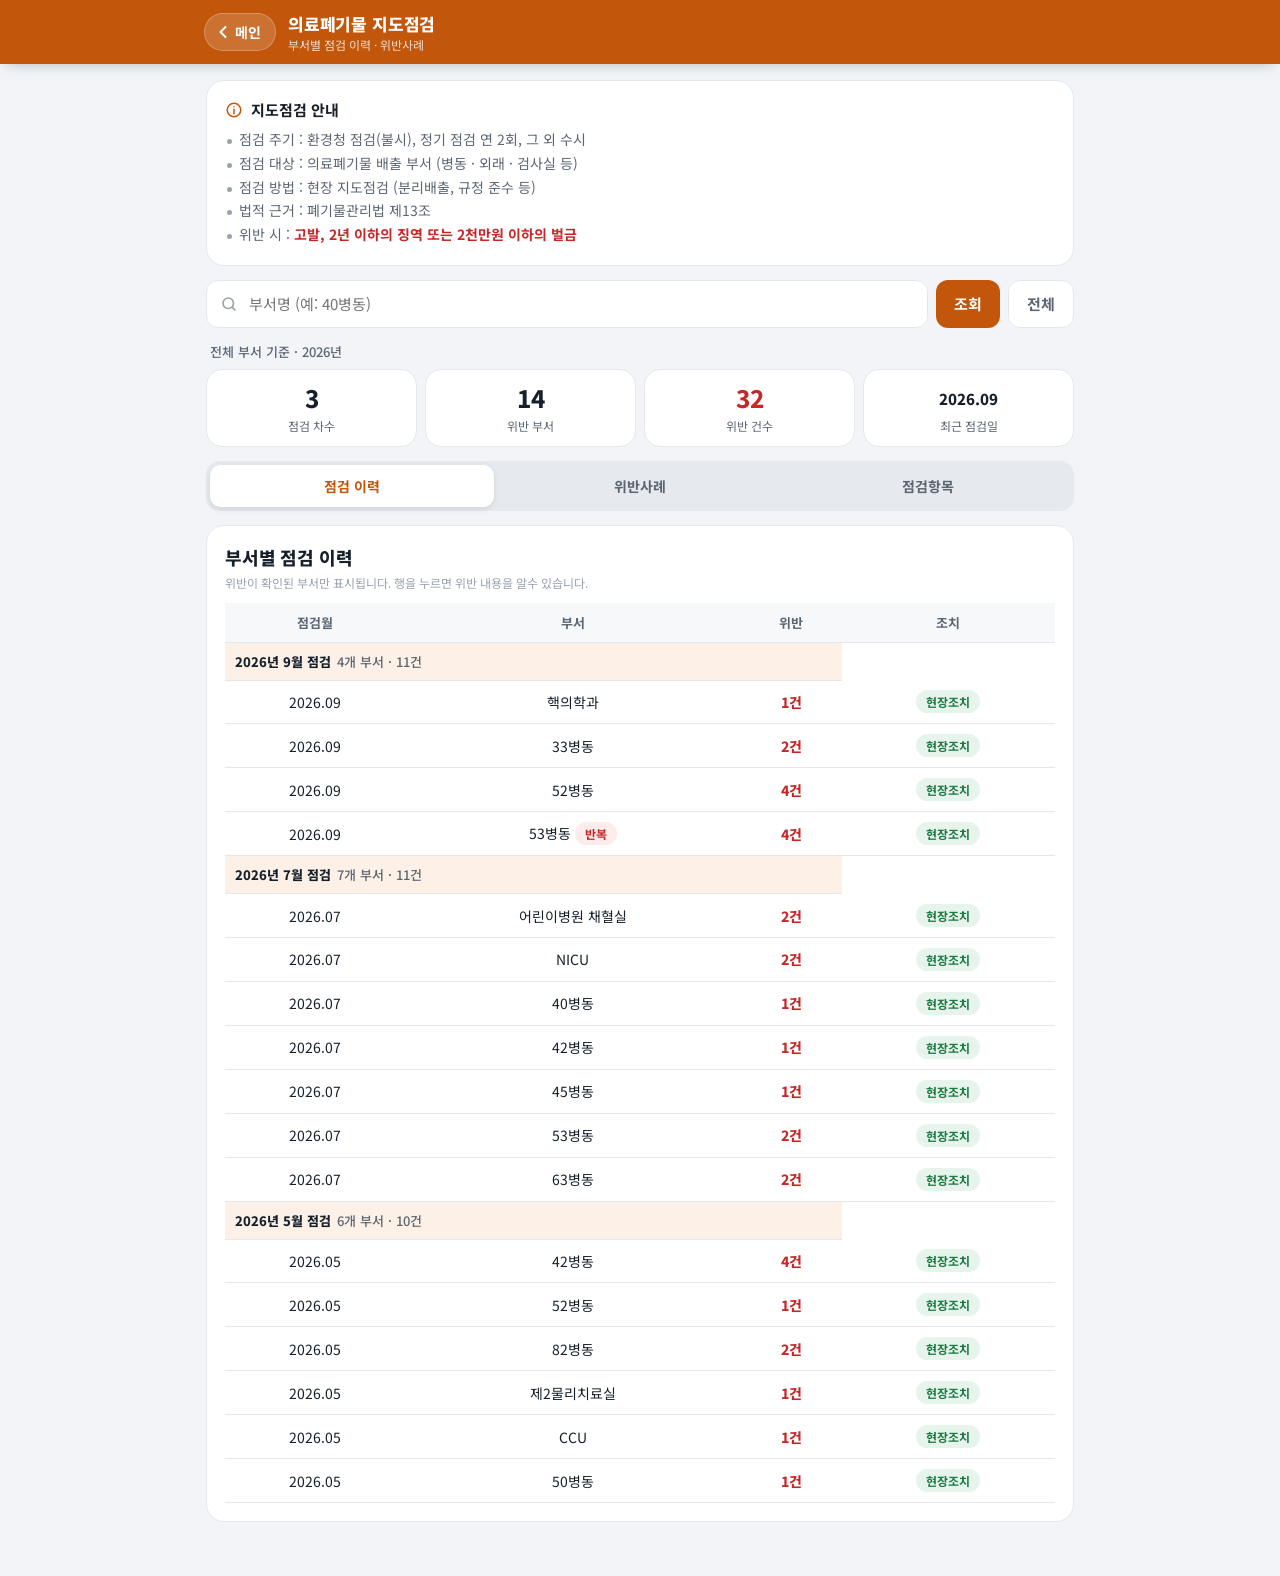
==== inspection.html @ b783afc5 "portal 반영: 메인 메뉴·분리배출 가이드·지도점검 추가 - index.html: 메인 메뉴 (전용용기 신청 / 분리배출 가이드 / 지도점검) - container.html: " ====
<!DOCTYPE html>
<html lang="ko">
<head>
<meta charset="UTF-8">
<meta name="viewport" content="width=device-width, initial-scale=1.0, viewport-fit=cover">
<title>의료폐기물 지도점검</title>
<link rel="preconnect" href="https://fonts.googleapis.com">
<link rel="preconnect" href="https://fonts.gstatic.com" crossorigin>
<link href="https://fonts.googleapis.com/css2?family=Noto+Sans+KR:wght@400;500;700;800&display=swap" rel="stylesheet">

<style>
:root {
  color-scheme: light;
  --bg:#F2F4F7;
  --surface:#FFFFFF;
  --surface-2:#F6F8FA;
  --ink:#15202B;
  --ink-soft:#5B6673;
  --ink-faint:#98A2AE;
  --line:#E4E8EC;
  --accent:#C2570C;
  --accent-2:#E07020;
  --accent-tint:#FDF0E6;
  --red:#C62828;   --red-tint:#FDECEC;
  --amber:#B45309; --amber-tint:#FEF3E2;
  --green:#1E7B45; --green-tint:#E6F4EC;
}
* { box-sizing:border-box; }
body { margin:0; background:var(--bg); color:var(--ink); font-family:"Noto Sans KR", "Malgun Gothic", -apple-system, sans-serif; -webkit-font-smoothing:antialiased; }

/* ===== 상단 바 (메인 버튼) — 모든 세부 페이지 공통 ===== */
.appbar { position:sticky; top:0; z-index:50; background:var(--accent); color:#fff; padding-top:env(safe-area-inset-top, 0px); box-shadow:0 4px 14px -6px rgba(15,23,42,.35); }
.appbar-in { max-width:900px; margin:0 auto; height:64px; padding:0 14px; display:flex; align-items:center; gap:12px; }
.appbar-home { flex:none; display:inline-flex; align-items:center; gap:2px; height:38px; padding:0 14px 0 8px; border-radius:999px; background:rgba(255,255,255,.16); border:1px solid rgba(255,255,255,.24); color:#fff; text-decoration:none; font-size:14px; font-weight:700; -webkit-tap-highlight-color:transparent; }
.appbar-home:hover { background:rgba(255,255,255,.24); }
.appbar-home:active { transform:scale(.96); }
.appbar-title { flex:1; min-width:0; display:flex; flex-direction:column; }
.appbar-title .t { font-size:17px; font-weight:800; letter-spacing:-0.01em; white-space:nowrap; overflow:hidden; text-overflow:ellipsis; }
.appbar-title .s { font-size:12px; opacity:.78; white-space:nowrap; overflow:hidden; text-overflow:ellipsis; }

.container { max-width:900px; margin:0 auto; padding:16px 16px 40px; }
.card { background:var(--surface); border:1px solid var(--line); border-radius:18px; padding:18px; margin-bottom:14px; }
h3 { margin:0 0 4px; font-size:18px; font-weight:800; letter-spacing:-0.01em; }
.hint { font-size:12px; color:var(--ink-faint); }
.hidden { display:none !important; }

/* ===== 안내 ===== */
.notice-head { display:flex; align-items:center; gap:8px; font-size:15px; font-weight:700; margin-bottom:8px; }
.notice-head svg { color:var(--accent); }
.notice ul { margin:0; padding:0; list-style:none; }
.notice li { position:relative; padding-left:14px; font-size:14px; line-height:1.7; color:var(--ink-soft); }
.notice li::before { content:""; position:absolute; left:2px; top:11px; width:5px; height:5px; border-radius:50%; background:var(--ink-faint); }
.placeholder { color:var(--ink-faint); }

/* ===== 부서 검색 ===== */
.search-row { display:flex; gap:8px; }
.search-box { flex:1; position:relative; }
.search-box svg { position:absolute; left:14px; top:50%; transform:translateY(-50%); color:var(--ink-faint); }
.search-box input { width:100%; height:48px; padding:0 14px 0 42px; border-radius:12px; border:1.5px solid var(--line); background:var(--surface); color:var(--ink); font-family:inherit; font-size:15px; outline:none; }
.search-box input:focus { border-color:var(--accent-2); }
.btn { flex:none; height:48px; padding:0 18px; border:none; border-radius:12px; background:var(--accent); color:#fff; font-family:inherit; font-size:15px; font-weight:700; cursor:pointer; }
.btn:hover { background:#A84A09; }
.btn-ghost { background:var(--surface); color:var(--ink-soft); border:1.5px solid var(--line); }
.btn-ghost:hover { background:var(--surface-2); }

/* ===== 요약 통계 ===== */
.scope { font-size:13px; color:var(--ink-soft); margin:2px 4px 8px; font-weight:500; }
.stats { display:grid; grid-template-columns:repeat(4, 1fr); gap:8px; margin-bottom:14px; }
.stat { background:var(--surface); border:1px solid var(--line); border-radius:16px; padding:14px 8px 12px; text-align:center; }
.stat .num { font-size:24px; font-weight:800; color:var(--ink); line-height:1.2; }
.stat .lbl { font-size:12px; color:var(--ink-soft); margin-top:4px; }
.stat.warn .num { color:var(--red); }
.stat.ok .num { color:var(--green); }
.stat .num.date { font-size:15px; line-height:29px; }

/* ===== 탭 (세그먼트) ===== */
.tabs { display:grid; grid-template-columns:repeat(3, 1fr); gap:4px; padding:4px; margin-bottom:14px; background:#E6E9ED; border-radius:14px; }
.tab { text-align:center; padding:11px 4px; border-radius:11px; color:var(--ink-soft); font-weight:700; font-size:14px; cursor:pointer; -webkit-tap-highlight-color:transparent; }
.tab.active { background:var(--surface); color:var(--accent); box-shadow:0 2px 6px rgba(15,23,42,.1); }

/* ===== 표·상태 ===== */
table { width:100%; border-collapse:collapse; margin-top:12px; font-size:14px; }
th { background:var(--surface-2); color:var(--ink-soft); font-size:13px; font-weight:700; padding:10px 6px; border-bottom:1px solid var(--line); }
td { border-bottom:1px solid var(--line); padding:10px 6px; text-align:center; }
.badge { display:inline-block; padding:3px 10px; border-radius:999px; font-size:12px; font-weight:700; }
.b-ok { background:var(--green-tint); color:var(--green); }
.b-bad { background:var(--red-tint); color:var(--red); }
.b-wait { background:var(--amber-tint); color:var(--amber); }
.b-gray { background:#EEF1F4; color:var(--ink-soft); }

.row-click { cursor:pointer; }
.row-click:hover { background:#FBF7F3; }
.detail td { background:var(--surface-2); text-align:left; padding:12px; }
.check-list { display:grid; grid-template-columns:1fr; gap:2px; font-size:13px; }
.check-list .ck { display:flex; justify-content:space-between; gap:10px; border-bottom:1px dashed var(--line); padding:5px 0; }
.mark-o { color:var(--green); font-weight:800; }
.mark-x { color:var(--red); font-weight:800; }

/* ===== 위반사례 ===== */
.chiprow { display:flex; gap:6px; overflow-x:auto; padding-bottom:6px; margin-bottom:10px; scrollbar-width:none; }
.chiprow::-webkit-scrollbar { display:none; }
.chip { flex:none; white-space:nowrap; font-size:13px; font-weight:700; padding:8px 14px; border-radius:999px; background:var(--surface); border:1px solid var(--line); color:var(--ink-soft); cursor:pointer; }
.chip.active { background:var(--accent); border-color:var(--accent); color:#fff; }
.case-grid { display:grid; grid-template-columns:1fr; gap:12px; }
.case { background:var(--surface); border:1px solid var(--line); border-radius:18px; overflow:hidden; }
.case-photos { display:grid; grid-template-columns:repeat(var(--cols, 3), 1fr); gap:2px; background:var(--line); }
.case-photos .ph { position:relative; background:var(--surface-2); aspect-ratio:3/4; overflow:hidden; }
.case-photos.one { grid-template-columns:1fr; }
.case-photos.one .ph { aspect-ratio:4/3; }
.case-photos img { width:100%; height:100%; object-fit:cover; cursor:zoom-in; display:block; }
.case-photos .cap { position:absolute; left:6px; right:6px; bottom:6px; background:rgba(15,23,42,.68); color:#fff; font-size:11px; font-weight:500; line-height:1.35; padding:3px 7px; border-radius:6px; }
.case.good { border-color:#BFE0CB; }
.do-box { margin-top:10px; padding:10px 12px; border-radius:10px; background:var(--accent-tint); border-left:4px solid var(--accent); }
.do-lbl { display:block; font-size:12px; font-weight:800; color:var(--accent); letter-spacing:.02em; margin-bottom:3px; }
.do-txt { display:block; font-size:14px; font-weight:800; color:var(--ink); line-height:1.55; }
.case-tip { margin-top:8px; padding:8px 10px; border-radius:10px; background:var(--accent-tint); font-size:12.5px; color:var(--ink); line-height:1.5; }
.sub-head { font-size:15px; font-weight:800; margin:20px 2px 10px; }

/* ===== 점검 이력 그룹 ===== */
.group-row td { background:var(--accent-tint); color:var(--ink); text-align:left; font-weight:800; font-size:13px; padding:9px 10px; }
.group-row .gsum { font-weight:500; color:var(--ink-soft); margin-left:6px; }
.b-rep { background:var(--red-tint); color:var(--red); margin-left:4px; }
.vlist { font-size:13px; line-height:1.8; }
.vlist .mark-x { margin-left:4px; }
.case-body { padding:14px; }
.case-meta { font-size:12px; color:var(--ink-faint); margin-bottom:4px; }
.case-title { font-size:15px; font-weight:800; margin-bottom:8px; display:flex; align-items:center; gap:6px; flex-wrap:wrap; }
.case-text { font-size:13px; color:var(--ink-soft); line-height:1.6; }
.case-text b { color:var(--ink); margin-right:4px; }

/* ===== 점검항목 ===== */
.item { display:flex; gap:12px; padding:12px 0; border-bottom:1px solid var(--line); font-size:14px; }
.item:last-child { border-bottom:0; }
.item .no { flex:none; width:36px; height:28px; border-radius:8px; background:var(--accent-tint); color:var(--accent); font-weight:800; font-size:13px; display:flex; align-items:center; justify-content:center; }
.item .name { font-weight:700; }
.item .basis { font-size:12px; color:var(--ink-faint); margin-top:3px; }

.empty { text-align:center; color:var(--ink-faint); padding:32px 10px; font-size:14px; line-height:1.7; }

.modal { display:none; position:fixed; z-index:999; inset:0; background:rgba(10,16,24,.85); justify-content:center; align-items:center; }
.modal img { max-width:92%; max-height:88%; border-radius:14px; }

@media (min-width:600px) { .case-grid { grid-template-columns:1fr 1fr; } .check-list { grid-template-columns:1fr 1fr; column-gap:24px; } }
@media (max-width:420px) { .stats { grid-template-columns:repeat(2, 1fr); } table { font-size:13px; } th, td { padding:8px 4px; } .btn { padding:0 14px; } }
</style>
</head>

<body>

<header class="appbar">
  <div class="appbar-in">
    <a class="appbar-home" href="index.html" aria-label="메인 화면으로">
      <svg width="20" height="20" viewBox="0 0 24 24" fill="none" stroke="currentColor" stroke-width="2.4" stroke-linecap="round" stroke-linejoin="round"><path d="M15 6l-6 6 6 6"/></svg>메인
    </a>
    <div class="appbar-title">
      <span class="t">의료폐기물 지도점검</span>
      <span class="s">부서별 점검 이력 · 위반사례</span>
    </div>
  </div>
</header>

<div class="container">

  <div class="card notice">
    <div class="notice-head">
      <svg width="18" height="18" viewBox="0 0 24 24" fill="none" stroke="currentColor" stroke-width="2" stroke-linecap="round" stroke-linejoin="round"><circle cx="12" cy="12" r="9"/><path d="M12 11v6"/><path d="M12 7.5h.01"/></svg>
      지도점검 안내
    </div>
    <ul id="noticeText">
      <li>점검 주기 : 환경청 점검(불시), 정기 점검 연 2회, 그 외 수시</li>
      <li>점검 대상 : 의료폐기물 배출 부서 (병동 · 외래 · 검사실 등)</li>
      <li>점검 방법 : 현장 지도점검 (분리배출, 규정 준수 등)</li>
      <li>법적 근거 : 폐기물관리법 제13조</li>
      <li>위반 시 : <b style="color:var(--red)">고발, 2년 이하의 징역 또는 2천만원 이하의 벌금</b></li>
    </ul>
  </div>

  <div class="search-row" style="margin-bottom:14px;">
    <div class="search-box">
      <svg width="18" height="18" viewBox="0 0 24 24" fill="none" stroke="currentColor" stroke-width="2.2" stroke-linecap="round"><circle cx="11" cy="11" r="7"/><path d="M20 20l-3.5-3.5"/></svg>
      <input type="text" id="searchDept" list="deptList" placeholder="부서명 (예: 40병동)">
      <datalist id="deptList"></datalist>
    </div>
    <button class="btn" onclick="applyFilter()">조회</button>
    <button class="btn btn-ghost" onclick="resetFilter()">전체</button>
  </div>

  <div class="scope" id="scopeText">전체 부서 기준</div>
  <div class="stats">
    <div class="stat"><div class="num" id="stCount">0</div><div class="lbl">점검 차수</div></div>
    <div class="stat"><div class="num" id="stDept">0</div><div class="lbl">위반 부서</div></div>
    <div class="stat warn"><div class="num" id="stViol">0</div><div class="lbl">위반 건수</div></div>
    <div class="stat"><div class="num date" id="stLast">-</div><div class="lbl">최근 점검일</div></div>
  </div>

  <div class="tabs">
    <div class="tab active" data-tab="history" onclick="showTab('history')">점검 이력</div>
    <div class="tab" data-tab="cases" onclick="showTab('cases')">위반사례</div>
    <div class="tab" data-tab="items" onclick="showTab('items')">점검항목</div>
  </div>

  <!-- 점검 이력 -->
  <div id="history" class="card">
    <h3>부서별 점검 이력</h3>
    <div class="hint">위반이 확인된 부서만 표시됩니다. 행을 누르면 위반 내용을 알수 있습니다.</div>
    <div style="overflow-x:auto;">
      <table>
        <thead>
          <tr><th>점검월</th><th>부서</th><th>위반</th><th>조치</th></tr>
        </thead>
        <tbody id="historyBody"></tbody>
      </table>
    </div>
  </div>

  <!-- 위반사례 -->
  <div id="cases" class="hidden">
    <div id="caseGrid"></div>
  </div>

  <!-- 점검항목 -->
  <div id="items" class="card hidden">
    <h3>지도점검 항목</h3>
    <div id="itemList"></div>
  </div>

</div>

<div id="imgModal" class="modal" onclick="closeModal()"><img id="modalImg"></div>

<script>
// ============================================================
// 데이터 입력 영역
// - 점검 내용은 아래 배열에 채우면 화면에 자동 반영됨
// - 구글 시트로 관리하려면 INSPECTION_API 에 앱스 스크립트 배포 URL 입력
//   (응답 형식: { inspections:[...], violations:[...] }, 각 항목 형식은 아래 예시와 동일)
// - 점검자는 개인 이름 대신 부서명(예: 시설과)으로 기재
// ============================================================
const INSPECTION_API = "";

// 점검항목 (점검표 양식) — 병원 점검표에 맞게 수정
const CHECK_ITEMS = [
  { id:"A1", name:"배출자·사용개시연월일 기재",              basis:"사용개시일은 최초 투입일 기재, 보관기간 산정 기준" },
  { id:"A2", name:"일반쓰레기 혼입 금지",                    basis:"의료소모품 포장지·종이류·핸드타올·알콜티슈 케이스 등은 일반쓰레기 (개인정보가 담긴 종이는 파쇄)" },
  { id:"A3", name:"적정 용량 준수·과적재 금지",         basis:"과적재 시 밀폐 포장 불가, 봉투형용기 적정용량 75% 준수" },
  { id:"A4", name:"사용 중 용기 뚜껑·덮개 닫힘(인증)",            basis:"악취·감염 전파 방지 (권장사항)" },
  { id:"A5", name:"손상성폐기물 합성수지 용기 사용",        basis:"주사바늘·칼날 등은 합성수지 상자형 용기" },
  { id:"A6", name:"적정 전용용기 사용 (액상·조직물류)",     basis:"액체상태 폐기물은 합성수지 용기 사용, 내부 용액 제거 후 폐기" },
  { id:"A7", name:"부서 보관기한 준수",                     basis:"부서 보관기한 : 격리 5일 / 조직·액상·일반 10일 / 손상성 25일" },
  { id:"A8", name:"일회용기저귀 분리배출",                  basis:"혈변, 혈액 포함된 일회용기저귀는 의료폐기물 용기 사용" },
  { id:"A9", name:"투입 완료 용기 밀폐 포장",               basis:"투입이 끝난 용기는 밀폐, 재사용 금지" }
];

const LAW = "폐기물관리법, 2년 이하의 징역 또는 2천만원 이하의 벌금";
const COST = "의료폐기물 발생량 증가, 관리비 상승 (병원 운영계획 위배)";

// 점검 이력 — 위반이 확인된 부서만 기재
// items: 점검항목 id별 위반 건수, repeat: 올해 이전 점검에서도 지적된 부서
const INSPECTIONS = [
  // 2026년 5월
  { date:"2026-05", dept:"42병동",        items:{ A3:2, A2:2 }, action:"현장지도, 해당 용기 배출/교체" },
  { date:"2026-05", dept:"52병동",        items:{ A6:1 },       action:"현장지도, 해당 용기 배출/교체" },
  { date:"2026-05", dept:"82병동",        items:{ A1:2 },       action:"현장지도, 사용개시연월일 기재" },
  { date:"2026-05", dept:"제2물리치료실", items:{ A1:1 },       action:"현장지도, 사용개시연월일 기재" },
  { date:"2026-05", dept:"CCU",           items:{ A2:1 },       action:"현장지도" },
  { date:"2026-05", dept:"50병동",        items:{ A3:1 },       action:"관련 내용 전달, 주의 요청", note:"점검 외 평시 의료폐기물 수거 시 확인 (과적재, 밀폐 포장 불가)" },
  // 2026년 7월 (점검일 07.10.)
  { date:"2026-07", dept:"어린이병원 채혈실", items:{ A7:2 },       action:"현장지도, 해당 용기 배출/교체" },
  { date:"2026-07", dept:"NICU",          items:{ A7:1, A2:1 }, action:"현장지도, 해당 용기 배출/교체" },
  { date:"2026-07", dept:"40병동",        items:{ A2:1 },       action:"현장지도" },
  { date:"2026-07", dept:"42병동",        items:{ A1:1 },       action:"현장지도, 사용개시연월일 기재", repeat:true, note:"'26.05. 과적재 2건, 혼입 2건" },
  { date:"2026-07", dept:"45병동",        items:{ A1:1 },       action:"현장지도, 사용개시연월일 기재" },
  { date:"2026-07", dept:"53병동",        items:{ A1:2 },       action:"현장지도, 사용개시연월일 기재" },
  { date:"2026-07", dept:"63병동",        items:{ A1:1, A2:1 }, action:"현장지도, 사용개시연월일 기재" },
  // 2026년 9월
  { date:"2026-09", dept:"핵의학과",      items:{ A1:1 },             action:"현장지도, 사용개시연월일 기재" },
  { date:"2026-09", dept:"33병동",        items:{ A7:2 },             action:"현장지도, 해당 용기 배출/교체" },
  { date:"2026-09", dept:"52병동",        items:{ A3:2, A1:1, A2:1 }, action:"현장지도, 해당 용기 배출/교체, 사용개시연월일 기재", repeat:true, note:"'26.05. 부적정 전용용기 1건" },
  { date:"2026-09", dept:"53병동",        items:{ A7:1, A1:2, A2:1 }, action:"현장지도, 해당 용기 배출/교체, 사용개시연월일 기재", repeat:true, note:"'26.07. 미기재 2건 (반복 발생)" },
];

// 위반사례 예시 — 유형별 대표 1건 (타 부서 참고용, 문서·개인정보가 보이는 사진은 흐림 처리)
// 사진 : photo = 구글드라이브 파일 ID(드라이브 "지도점검 위반사례" 폴더, 링크 공유 필요), file = 포털 폴더 백업 사진(드라이브 로딩 실패 시 표시)
const PHOTO_BASE = "img/inspection/";
const DRIVE_IMG = "https://lh3.googleusercontent.com/d/";
const VIOLATIONS = [
  { item:"A1", title:"배출자·사용개시연월일 미기재", photo:"14IDTcDGVZ-x493SVroiV1JGKc9dwThrD", file:"A1.jpg", cap:"사용개시연월일·배출자 칸이 비어 있음",
    law:LAW, how:"용기에 처음 폐기물을 넣는 날, 배출자(부서명)와 사용개시연월일을 반드시 기재하십시오." },
  { item:"A2", title:"일반쓰레기 혼입", photo:"1mykoP01Khw7LrzMZvrEk-b_FfiqX8p20", file:"A2.jpg", cap:"의료소모품 포장지·핸드타올 등이 혼입됨",
    law:COST, how:"의료소모품 포장지, 핸드타올, 알콜티슈 케이스 등은 일반쓰레기로 배출하십시오. 개인정보가 담긴 종이는 파쇄 후 일반쓰레기로 배출하십시오." },
  { item:"A3", title:"과적재·적정 용량 미준수", photo:"1uF3455ml2cjKxx_ZZy7bNWtQYqNCMGh5", file:"A3.jpg", cap:"봉투형용기 적정용량 초과",
    law:LAW, how:"의료폐기물은 전용용기에 밀폐 가능한 범위내에 가득 채워 배출하여야 합니다. 단, 봉투형용기는 75% 미만으로 채워 배출하십시오." },
  { item:"A6", title:"부적정 전용용기 사용", photo:"1CzmSoglqQIFrsZtFoEhBzs-YVI4XFXtW", file:"A6.jpg", cap:"손상성·액상 폐기물을 봉투형용기에 배출",
    law:LAW, how:"손상성·액상 폐기물은 합성수지 전용용기에 배출하십시오. 액상은 내부 용액을 제거한 뒤 폐기하십시오." },
  { item:"A7", title:"부서 보관기한 초과", photo:"19g4JR46UVN1bucQGOAnyVtMu8b4CKqKc", file:"A7.jpg", cap:"사용개시 26.6.4. → 점검일 07.10. 보관기한(10일) 초과",
    law:LAW, how:"일반의료폐기물의 부서 보관기간은 10일입니다 (격리 5일 / 손상성 25일). 기한 내에 반출을 요청하십시오." },
];

// 우수사례 (특기사항)
const GOOD_CASES = [
  { dept:"63병동", title:"사용개시연월일 추가 표기 (선진사례)", photo:"1OVMwsAJAM8A9OL_27LVbHvBVQw397XvV", file:"2609-12.jpg", cap:"봉투형용기 거치대 외부에 사용개시연월일 추가 표기",
    desc:"봉투형용기 거치대 바깥에도 사용개시연월일을 적어 보관기한을 한눈에 확인할 수 있습니다." },
];
// ============================================================

let inspections = INSPECTIONS;
let violations = VIOLATIONS;
let goodCases = GOOD_CASES;
let deptFilter = "";

function esc(s) {
  return String(s == null ? "" : s).replace(/[&<>"']/g, m => ({"&":"&amp;","<":"&lt;",">":"&gt;",'"':"&quot;","'":"&#39;"}[m]));
}
function itemName(id) {
  const it = CHECK_ITEMS.find(i => i.id === id);
  return it ? it.name : id;
}
function violCount(insp) {
  return Object.values(insp.items || {}).reduce((a, b) => a + b, 0);
}
function matchDept(dept) {
  const list = Array.isArray(dept) ? dept : [dept];
  return !deptFilter || list.some(d => String(d).toLowerCase().includes(deptFilter.toLowerCase()));
}
function fmtMonth(d) {
  const [y, m] = String(d).split("-");
  return m ? `${y}년 ${Number(m)}월` : d;
}

function showTab(tab) {
  ['history', 'cases', 'items'].forEach(t => document.getElementById(t).classList.add('hidden'));
  document.getElementById(tab).classList.remove('hidden');
  document.querySelectorAll('.tab').forEach(el => el.classList.toggle('active', el.dataset.tab === tab));
}

function applyFilter() {
  deptFilter = document.getElementById("searchDept").value.trim();
  renderAll();
}
function resetFilter() {
  document.getElementById("searchDept").value = "";
  deptFilter = "";
  renderAll();
}

function renderStats() {
  const ins = inspections.filter(x => matchDept(x.dept));
  const allDates = [...new Set(inspections.map(x => x.date))].sort();
  const dates = [...new Set(ins.map(x => x.date))].sort();
  document.getElementById("stCount").innerText = deptFilter ? dates.length : allDates.length;
  document.getElementById("stDept").innerText = new Set(ins.map(x => x.dept)).size;
  document.getElementById("stViol").innerText = ins.reduce((a, x) => a + violCount(x), 0);
  const last = allDates[allDates.length - 1];
  document.getElementById("stLast").innerText = last ? last.replace("-", ".") : "-";
  document.getElementById("scopeText").innerText = deptFilter
    ? `'${deptFilter}' 검색 결과 기준 (점검 차수는 위반 확인 회차)`
    : "전체 부서 기준 · 2026년";
}

function renderHistory() {
  const tbody = document.getElementById("historyBody");
  const rows = inspections.filter(x => matchDept(x.dept)).sort((a, b) => b.date.localeCompare(a.date));

  if (rows.length === 0) {
    tbody.innerHTML = `<tr><td colspan="3"><div class="empty">${inspections.length === 0
      ? "등록된 점검 이력이 없습니다."
      : "해당 부서의 위반 이력이 없습니다."}</div></td></tr>`;
    return;
  }

  let html = "", prev = "";
  rows.forEach((r, i) => {
    if (r.date !== prev) {
      const g = rows.filter(x => x.date === r.date);
      html += `<tr class="group-row"><td colspan="3">${fmtMonth(r.date)} 점검<span class="gsum">${g.length}개 부서 · ${g.reduce((a, x) => a + violCount(x), 0)}건</span></td></tr>`;
      prev = r.date;
    }
    const n = violCount(r);
    // 반복 : 같은 부서의 이전 점검에서 같은 항목이 지적된 경우
    const prior = id => inspections.filter(x => x.dept === r.dept && x.date < r.date && (x.items || {})[id]).map(x => x.date).sort().pop();
    const reps = Object.keys(r.items || {}).filter(id => prior(id));
    const list = Object.entries(r.items || {}).map(([id, c]) =>
      `<div>· ${esc(itemName(id))}<span class="mark-x">${c}건</span>${prior(id) ? `<span class="badge b-rep">반복</span><span class="hint"> ${esc(prior(id).replace("-", "."))} 지적</span>` : ""}</div>`).join("");
    html += `<tr class="row-click" onclick="toggleDetail(${i})">
        <td>${esc(r.date.replace("-", "."))}</td>
        <td>${esc(r.dept)}${reps.length ? `<span class="badge b-rep">반복</span>` : ""}</td>
        <td><span class="mark-x">${n}건</span></td>
        <td><span class="badge b-ok">현장조치</span></td>
      </tr>
      <tr class="detail hidden" id="detail-${i}"><td colspan="4">
        <div class="vlist">${list}</div>
        ${r.note ? `<div style="margin-top:8px; font-size:13px; color:var(--ink-soft); line-height:1.7;">비고 : ${esc(r.note)}</div>` : ""}
      </td></tr>`;
  });
  tbody.innerHTML = html;
}

function toggleDetail(i) {
  document.getElementById("detail-" + i).classList.toggle("hidden");
}

function photoUrl(p) {
  if (p.startsWith("http") || p.includes("/")) return p;         // 주소·경로
  if (/\.(jpe?g|png|webp|gif)$/i.test(p)) return PHOTO_BASE + p;  // 로컬 파일명
  return DRIVE_IMG + p;                                           // 구글드라이브 파일 ID
}

function caseCard(c, good) {
  return `<div class="case ${good ? "good" : ""}">
    <div class="case-photos one"><div class="ph"><img src="${esc(photoUrl(c.photo))}" loading="lazy" alt="${esc(c.cap)}" onclick="showImage(this.src)" onerror="this.onerror=null;this.src='${esc(PHOTO_BASE + c.file)}'"><span class="cap">${esc(c.cap)}</span></div></div>
    <div class="case-body">
      <div class="case-title">${good ? `<span class="badge b-ok">우수사례</span>` : ""}${esc(c.title)}</div>
      <div class="case-text">
        ${good ? `<b>${esc(c.dept)}</b>${esc(c.desc)}` : `<b>법규·영향</b>${esc(c.law)}`}
      </div>
      ${good ? "" : `<div class="do-box"><span class="do-lbl">[개선필요]</span><span class="do-txt">${esc(c.how)}</span></div>`}
    </div>
  </div>`;
}

function renderCases() {
  document.getElementById("caseGrid").innerHTML =
    `<div class="case-grid">${violations.map(v => caseCard(v, false)).join("")}</div>` +
    (goodCases.length ? `<div class="sub-head">우수사례</div><div class="case-grid">${goodCases.map(g => caseCard(g, true)).join("")}</div>` : "");
}

function renderItems() {
  document.getElementById("itemList").innerHTML = CHECK_ITEMS.map(it => `
    <div class="item">
      <div class="no">${esc(it.id)}</div>
      <div>
        <div class="name">${esc(it.name)}</div>
        <div class="basis">${esc(it.basis)}</div>
      </div>
    </div>`).join("");
}

function renderDeptList() {
  const depts = [...new Set(inspections.map(x => x.dept))].sort();
  document.getElementById("deptList").innerHTML = depts.map(d => `<option value="${esc(d)}">`).join("");
}

function renderAll() {
  renderStats();
  renderHistory();
  renderCases();
}

function showImage(src){ document.getElementById("modalImg").src = src; document.getElementById("imgModal").style.display = "flex"; }
function closeModal(){ document.getElementById("imgModal").style.display = "none"; }

document.getElementById("searchDept").addEventListener("keydown", e => { if (e.key === "Enter") applyFilter(); });

function init() {
  renderDeptList();
  renderItems();
  renderAll();
}

if (INSPECTION_API) {
  document.getElementById("historyBody").innerHTML = "<tr><td colspan='3'>로딩 중...</td></tr>";
  fetch(INSPECTION_API + "?type=inspection")
    .then(res => res.json())
    .then(data => {
      inspections = data.inspections || [];
      violations = data.violations || [];
    })
    .catch(err => alert("점검 데이터를 불러오지 못했습니다. 네트워크 상태를 확인해주세요."))
    .finally(init);
} else {
  init();
}
</script>

</body>
</html>
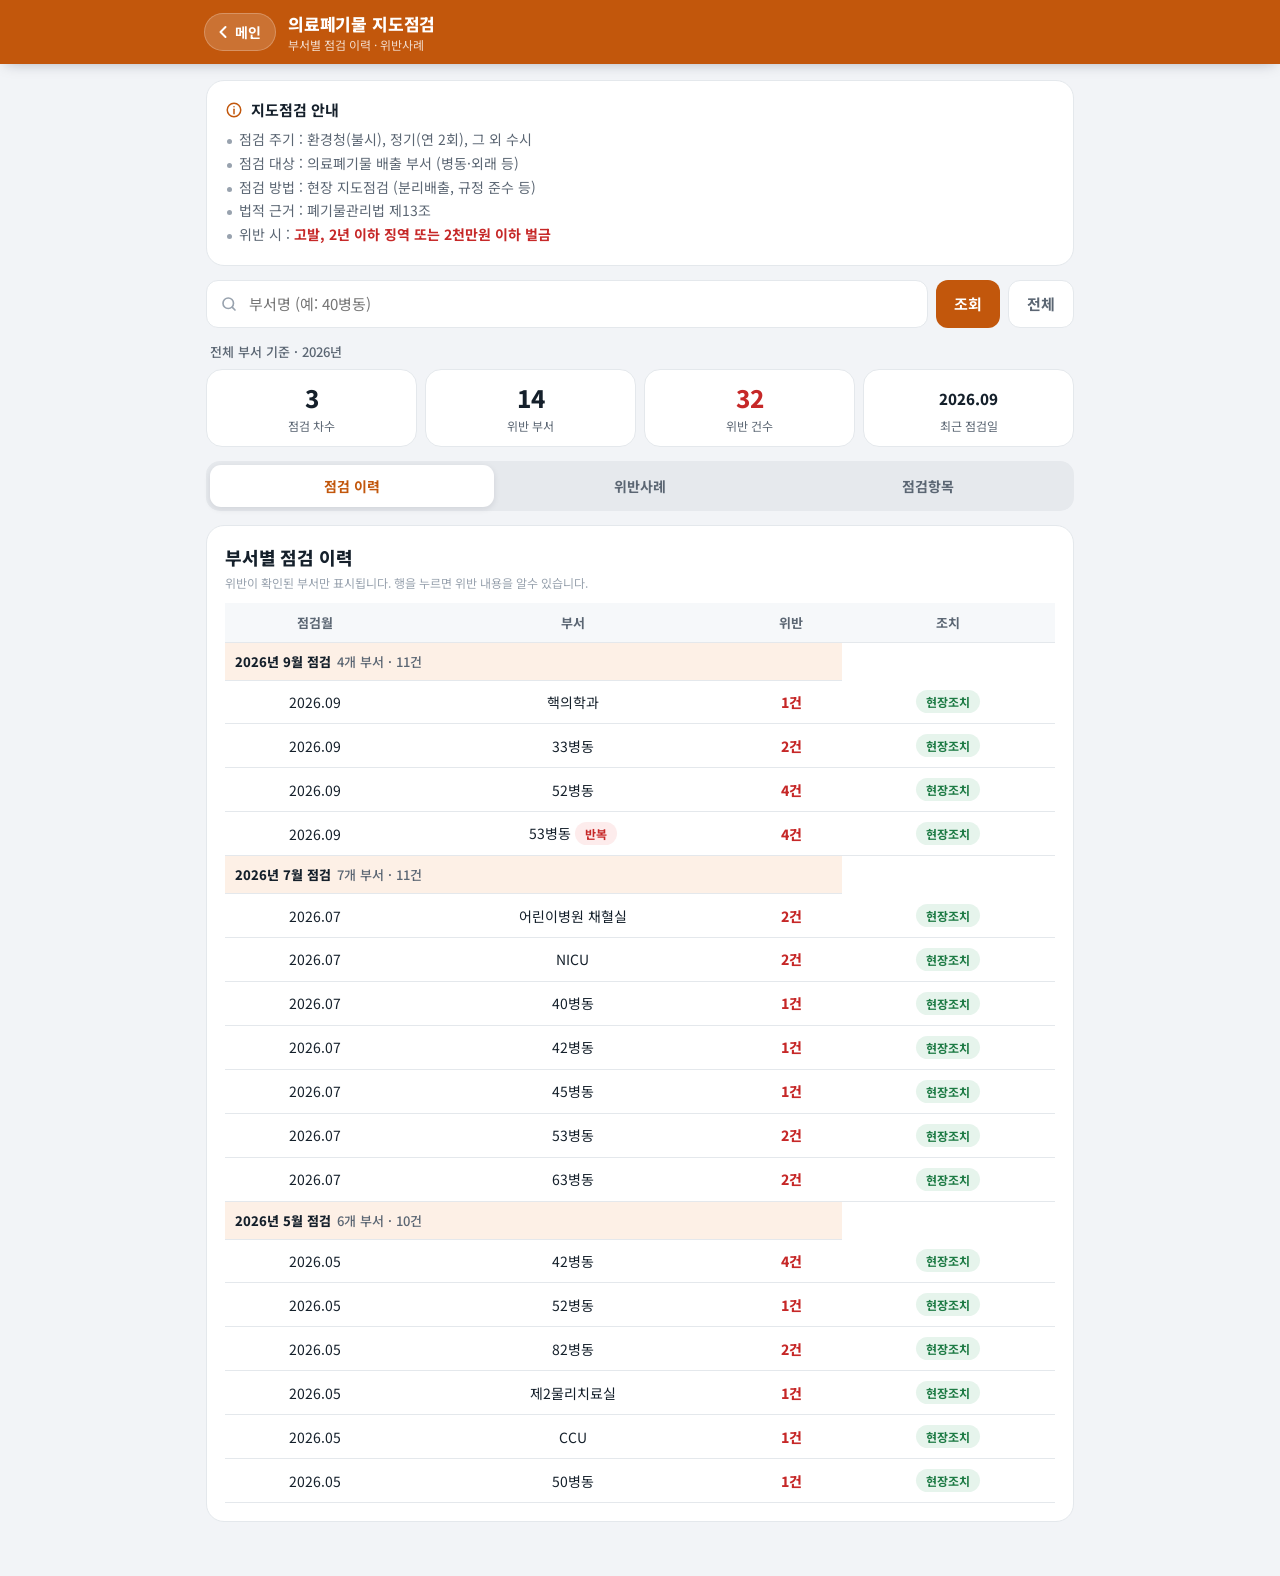
==== commit 2d021e31: "Refine inspection notice text for clarity" ====
--- a/inspection.html
+++ b/inspection.html
@@ -167,11 +167,11 @@
       지도점검 안내
     </div>
     <ul id="noticeText">
-      <li>점검 주기 : 환경청 점검(불시), 정기 점검 연 2회, 그 외 수시</li>
-      <li>점검 대상 : 의료폐기물 배출 부서 (병동 · 외래 · 검사실 등)</li>
+      <li>점검 주기 : 환경청(불시), 정기(연 2회), 그 외 수시</li>
+      <li>점검 대상 : 의료폐기물 배출 부서 (병동·외래 등)</li>
       <li>점검 방법 : 현장 지도점검 (분리배출, 규정 준수 등)</li>
       <li>법적 근거 : 폐기물관리법 제13조</li>
-      <li>위반 시 : <b style="color:var(--red)">고발, 2년 이하의 징역 또는 2천만원 이하의 벌금</b></li>
+      <li>위반 시 : <b style="color:var(--red)">고발, 2년 이하 징역 또는 2천만원 이하 벌금</b></li>
     </ul>
   </div>
 
